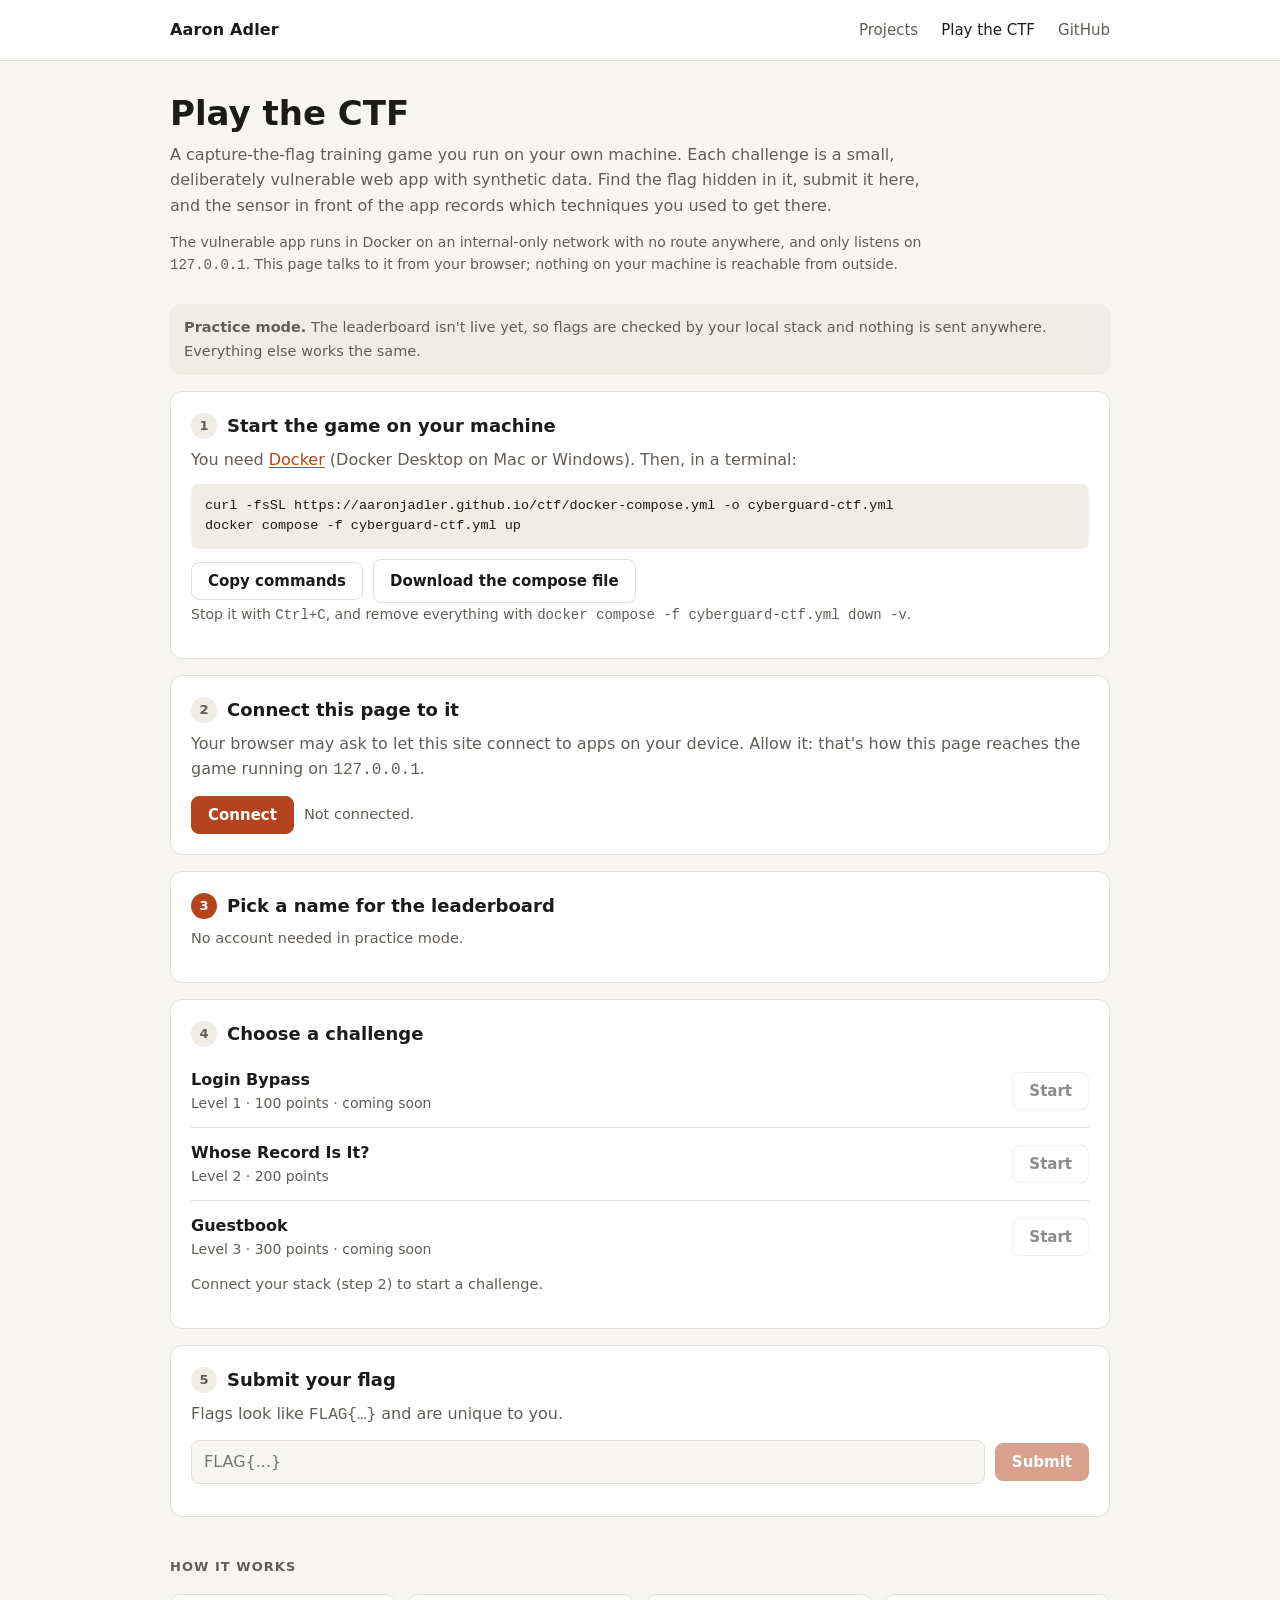
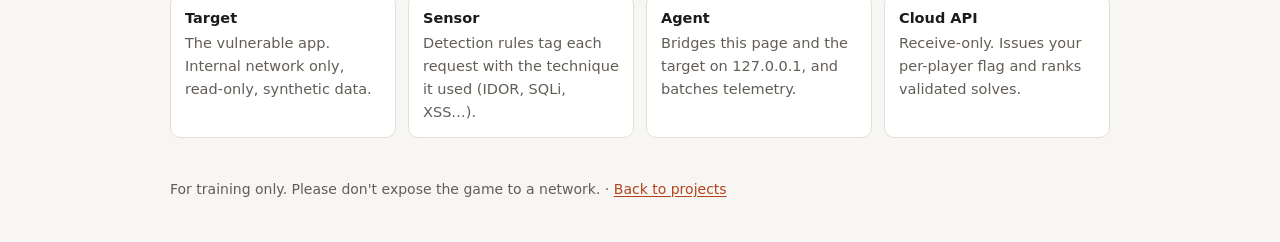
==== ctf/index.html @ 4d13e083 "Add the CTF lobby at /ctf/ and a homepage card The lobby connects to a player's local cyberguard sta" ====
<!doctype html>
<html lang="en">
<head>
<meta charset="utf-8">
<meta name="viewport" content="width=device-width, initial-scale=1">
<title>Play the CTF · Aaron Adler</title>
<meta name="description" content="A local-first capture-the-flag training game. Run the vulnerable target on your own machine, connect it here, find the flag, and land on the leaderboard.">
<link rel="stylesheet" href="../style.css">
<style>
  .steps { display: grid; gap: 16px; }
  .step { background: var(--surface); border: 1px solid var(--line); border-radius: 12px; padding: 20px; }
  .step h3 { margin: 0 0 6px; font-size: 18px; display: flex; gap: 10px; align-items: center; }
  .step h3 .n { display: inline-grid; place-items: center; width: 26px; height: 26px; border-radius: 999px;
    background: var(--chip); color: var(--muted); font-size: 13px; font-weight: 700; flex: none; }
  .step.done h3 .n { background: var(--accent); color: var(--accent-ink); }
  .step p { margin: 0 0 12px; color: var(--muted); }
  pre { background: var(--chip); border-radius: 8px; padding: 12px 14px; overflow-x: auto; margin: 0 0 10px;
    font: 13.5px/1.5 ui-monospace, SFMono-Regular, Menlo, Consolas, monospace; white-space: pre; }
  .row { display: flex; gap: 10px; flex-wrap: wrap; align-items: center; }
  input[type=text] { font: inherit; padding: 8px 12px; border: 1px solid var(--line); border-radius: 8px;
    background: var(--bg); color: var(--ink); min-width: 0; flex: 1 1 220px; }
  button.button { cursor: pointer; font-family: inherit; }
  button.button:disabled { opacity: .5; cursor: not-allowed; }
  .status { font-size: 14.5px; color: var(--muted); }
  .status.ok { color: #2f7d32; } .status.err { color: #b3261e; }
  @media (prefers-color-scheme: dark) { .status.ok { color: #7bc47f; } .status.err { color: #f2928a; } }
  .challenge { display: flex; justify-content: space-between; gap: 12px; align-items: center; flex-wrap: wrap;
    padding: 12px 0; border-bottom: 1px solid var(--line); }
  .challenge:last-child { border-bottom: 0; }
  .challenge .meta { color: var(--muted); font-size: 14px; }
  table { width: 100%; border-collapse: collapse; font-size: 15px; }
  th, td { text-align: left; padding: 8px 6px; border-bottom: 1px solid var(--line); }
  th { color: var(--muted); font-weight: 600; font-size: 13px; text-transform: uppercase; letter-spacing: .05em; }
  td.num, th.num { text-align: right; }
  .banner { background: var(--chip); border-radius: 10px; padding: 12px 14px; font-size: 14.5px; color: var(--muted); margin-bottom: 16px; }
  [hidden] { display: none !important; }
</style>
</head>
<body>
<header class="site">
  <div class="wrap">
    <a class="name" href="../">Aaron Adler</a>
    <nav>
      <a href="../">Projects</a>
      <a href="./" aria-current="page">Play the CTF</a>
      <a href="https://github.com/AaronJAdler">GitHub</a>
    </nav>
  </div>
</header>

<main class="wrap">
  <section class="map-intro">
    <h1>Play the CTF</h1>
    <p>A capture-the-flag training game you run on your own machine. Each challenge is a small,
      deliberately vulnerable web app with synthetic data. Find the flag hidden in it, submit it here,
      and the sensor in front of the app records which techniques you used to get there.</p>
    <p class="note">The vulnerable app runs in Docker on an internal-only network with no route
      anywhere, and only listens on <code>127.0.0.1</code>. This page talks to it from your browser;
      nothing on your machine is reachable from outside.</p>
  </section>

  <div id="practice-banner" class="banner" hidden>
    <b>Practice mode.</b> The leaderboard isn't live yet, so flags are checked by your local stack and
    nothing is sent anywhere. Everything else works the same.
  </div>

  <div class="steps">
    <section class="step" id="step-run">
      <h3><span class="n">1</span>Start the game on your machine</h3>
      <p>You need <a href="https://docs.docker.com/get-started/get-docker/">Docker</a> (Docker Desktop on
        Mac or Windows). Then, in a terminal:</p>
      <pre id="cmd">curl -fsSL https://aaronjadler.github.io/ctf/docker-compose.yml -o cyberguard-ctf.yml
docker compose -f cyberguard-ctf.yml up</pre>
      <div class="row">
        <button class="button" type="button" id="copy-cmd">Copy commands</button>
        <a class="button" href="docker-compose.yml" download="cyberguard-ctf.yml">Download the compose file</a>
      </div>
      <p class="note">Stop it with <code>Ctrl+C</code>, and remove everything with
        <code>docker compose -f cyberguard-ctf.yml down -v</code>.</p>
    </section>

    <section class="step" id="step-connect">
      <h3><span class="n">2</span>Connect this page to it</h3>
      <p>Your browser may ask to let this site connect to apps on your device. Allow it: that's how
        this page reaches the game running on <code>127.0.0.1</code>.</p>
      <div class="row">
        <button class="button primary" type="button" id="connect">Connect</button>
        <span class="status" id="connect-status" role="status">Not connected.</span>
      </div>
    </section>

    <section class="step" id="step-player">
      <h3><span class="n">3</span>Pick a name for the leaderboard</h3>
      <div id="player-form">
        <p>3–20 letters, digits, <code>_</code> or <code>-</code>. Don't use your real name; the board is public.</p>
        <div class="row">
          <label for="handle" hidden>Handle</label>
          <input type="text" id="handle" maxlength="20" autocomplete="nickname" placeholder="handle">
          <button class="button" type="button" id="register">Join</button>
        </div>
      </div>
      <p class="status" id="player-status" role="status"></p>
    </section>

    <section class="step" id="step-play">
      <h3><span class="n">4</span>Choose a challenge</h3>
      <div id="challenges"><p class="status">Loading challenges…</p></div>
      <p class="status" id="play-status" role="status"></p>
    </section>

    <section class="step" id="step-flag">
      <h3><span class="n">5</span>Submit your flag</h3>
      <p>Flags look like <code>FLAG{…}</code> and are unique to you.</p>
      <div class="row">
        <label for="flag" hidden>Flag</label>
        <input type="text" id="flag" autocomplete="off" spellcheck="false" placeholder="FLAG{...}">
        <button class="button primary" type="button" id="submit-flag" disabled>Submit</button>
      </div>
      <p class="status" id="flag-status" role="status"></p>
    </section>
  </div>

  <section id="board-section" hidden>
    <h2>Leaderboard</h2>
    <div class="experience" style="padding:8px 20px">
      <table>
        <thead><tr><th>#</th><th>Player</th><th class="num">Solved</th><th class="num">Points</th></tr></thead>
        <tbody id="board"><tr><td colspan="4" class="status">No solves yet.</td></tr></tbody>
      </table>
    </div>
  </section>

  <h2>How it works</h2>
  <div class="layers">
    <div><b>Target</b><span>The vulnerable app. Internal network only, read-only, synthetic data.</span></div>
    <div><b>Sensor</b><span>Detection rules tag each request with the technique it used (IDOR, SQLi, XSS…).</span></div>
    <div><b>Agent</b><span>Bridges this page and the target on 127.0.0.1, and batches telemetry.</span></div>
    <div><b>Cloud API</b><span>Receive-only. Issues your per-player flag and ranks validated solves.</span></div>
  </div>
</main>

<footer class="wrap">For training only. Please don't expose the game to a network. ·
  <a href="../">Back to projects</a></footer>

<script src="config.js"></script>
<script src="lobby.js"></script>
</body>
</html>
---- style.css ----
:root {
  --bg: #f7f6f3; --surface: #ffffff; --ink: #1c1b19; --muted: #625d57; --line: #e3dfd8;
  --accent: #b4441d; --accent-ink: #ffffff; --chip: #f0ece6;
  color-scheme: light;
}
@media (prefers-color-scheme: dark) {
  :root:not([data-theme="light"]) {
    --bg: #141312; --surface: #1d1c1a; --ink: #f1eee9; --muted: #a8a19a; --line: #33302c;
    --accent: #e0754a; --accent-ink: #141312; --chip: #2a2825;
    color-scheme: dark;
  }
}
* { box-sizing: border-box; }
html { -webkit-text-size-adjust: 100%; }
body {
  margin: 0; background: var(--bg); color: var(--ink);
  font: 16px/1.6 system-ui, -apple-system, "Segoe UI", Roboto, sans-serif;
}
a { color: var(--accent); text-underline-offset: 2px; }
a:hover { text-decoration-thickness: 2px; }
.wrap { max-width: 980px; margin: 0 auto; padding: 0 20px; }
header.site { border-bottom: 1px solid var(--line); background: var(--surface); }
header.site .wrap { display: flex; align-items: center; justify-content: space-between; gap: 16px;
  min-height: 60px; flex-wrap: wrap; }
header.site .name { font-weight: 700; color: var(--ink); text-decoration: none; letter-spacing: .01em; }
nav a { color: var(--muted); text-decoration: none; margin-left: 18px; font-size: 15px; }
nav a:first-child { margin-left: 0; }
nav a:hover, nav a[aria-current="page"] { color: var(--ink); }
.hero { padding: 56px 0 28px; }
.hero h1 { font-size: clamp(30px, 5vw, 44px); line-height: 1.15; margin: 0 0 12px; letter-spacing: -.01em; }
.hero p { color: var(--muted); max-width: 680px; margin: 0 0 18px; font-size: 18px; }
.links { display: flex; gap: 10px; flex-wrap: wrap; }
.button { display: inline-block; padding: 9px 16px; border-radius: 8px; text-decoration: none;
  border: 1px solid var(--line); background: var(--surface); color: var(--ink); font-weight: 600; font-size: 15px; }
.button.primary { background: var(--accent); border-color: var(--accent); color: var(--accent-ink); }
h2 { font-size: 13px; text-transform: uppercase; letter-spacing: .08em; color: var(--muted); margin: 40px 0 14px; }
.grid { display: grid; grid-template-columns: repeat(auto-fill, minmax(280px, 1fr)); gap: 16px; }
.card { background: var(--surface); border: 1px solid var(--line); border-radius: 12px; padding: 20px;
  display: flex; flex-direction: column; }
.card h3 { margin: 0 0 6px; font-size: 18px; }
.card p { margin: 0 0 14px; color: var(--muted); font-size: 15px; flex: 1; }
.tags { display: flex; flex-wrap: wrap; gap: 6px; margin-bottom: 14px; }
.tags span { background: var(--chip); border-radius: 999px; padding: 2px 10px; font-size: 12.5px; color: var(--muted); }
.card .actions { display: flex; gap: 14px; flex-wrap: wrap; font-size: 15px; font-weight: 600; }
.badge { font-size: 12px; font-weight: 700; color: var(--accent); text-transform: uppercase; letter-spacing: .06em;
  margin-bottom: 6px; }
.experience { background: var(--surface); border: 1px solid var(--line); border-radius: 12px; padding: 4px 20px; }
.job { padding: 16px 0; border-bottom: 1px solid var(--line); }
.job:last-child { border-bottom: 0; }
.job .role { font-weight: 700; }
.job .when { color: var(--muted); font-size: 14px; }
.job ul { margin: 8px 0 0; padding-left: 20px; color: var(--muted); font-size: 15px; }
footer.wrap { color: var(--muted); font-size: 14px; padding-top: 40px; padding-bottom: 48px; }
.map-intro { padding: 32px 0 16px; }
.map-intro h1 { margin: 0 0 8px; font-size: clamp(26px, 4vw, 34px); line-height: 1.2; }
.map-intro p { color: var(--muted); margin: 0 0 12px; max-width: 760px; }
.frame { border: 1px solid var(--line); border-radius: 12px; overflow: hidden; background: var(--surface); }
.frame iframe { display: block; width: 100%; height: min(78vh, 760px); border: 0; }
.layers { display: grid; grid-template-columns: repeat(auto-fit, minmax(170px, 1fr)); gap: 12px; margin-top: 16px; }
.layers div { background: var(--surface); border: 1px solid var(--line); border-radius: 10px; padding: 12px 14px; font-size: 14.5px; }
.layers b { display: block; margin-bottom: 2px; }
.layers span { color: var(--muted); }
.note { color: var(--muted); font-size: 14px; margin-top: 14px; }
@media (max-width: 560px) {
  nav a { margin-left: 12px; }
  .hero { padding-top: 36px; }
  .frame iframe { height: 70vh; }
}
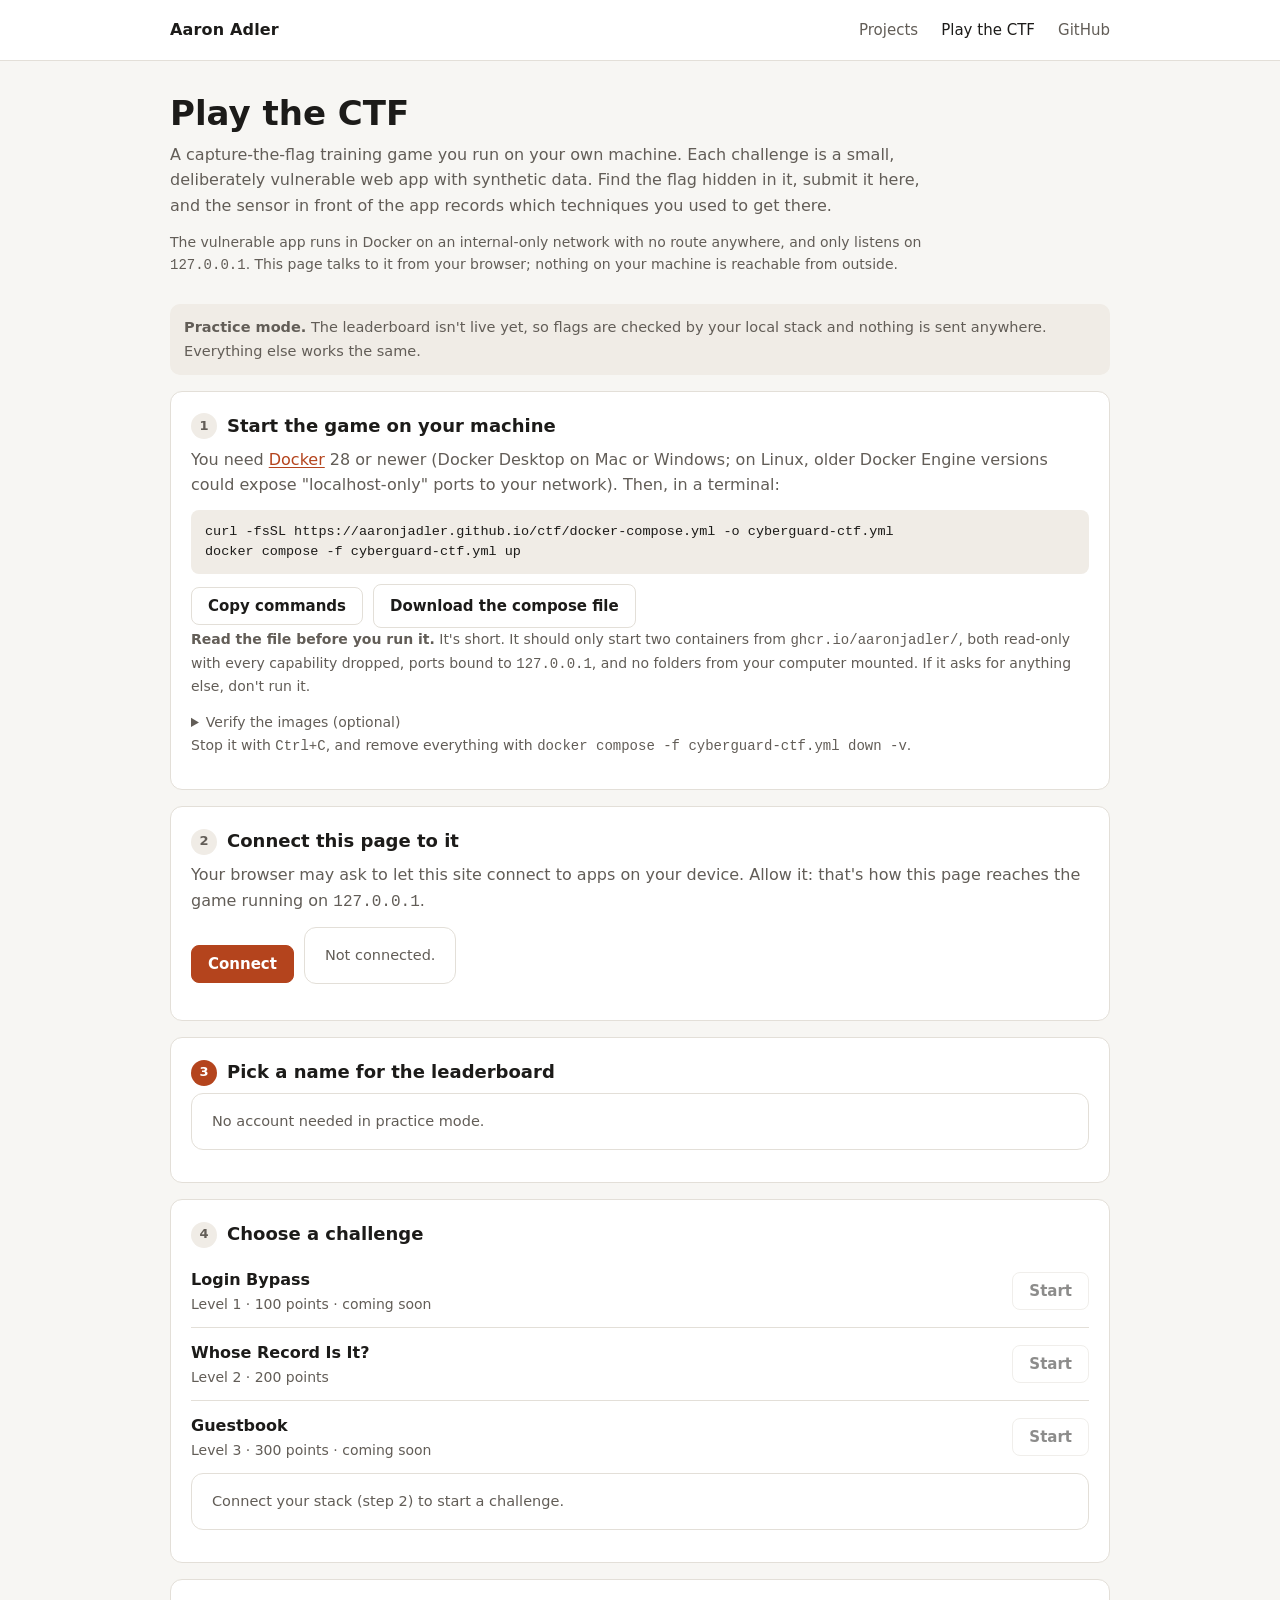
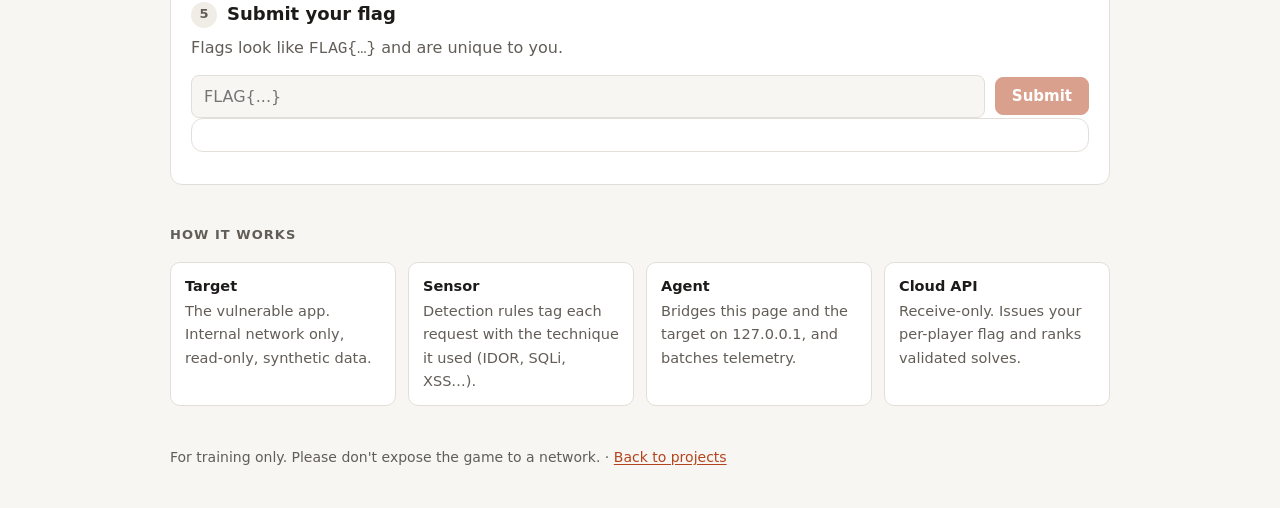
==== commit 6149d773: "Harden the CTF lobby and its compose file - Policy check in CI blocks compose changes that weaken th" ====
--- a/ctf/index.html
+++ b/ctf/index.html
@@ -5,6 +5,8 @@
 <meta name="viewport" content="width=device-width, initial-scale=1">
 <title>Play the CTF · Aaron Adler</title>
 <meta name="description" content="A local-first capture-the-flag training game. Run the vulnerable target on your own machine, connect it here, find the flag, and land on the leaderboard.">
+<meta http-equiv="Content-Security-Policy" content="default-src 'self'; script-src 'self'; style-src 'self' 'unsafe-inline'; connect-src 'self' http://127.0.0.1:8071 https:; img-src 'self'; base-uri 'none'; form-action 'none'">
+<meta name="referrer" content="no-referrer">
 <link rel="stylesheet" href="../style.css">
 <style>
   .steps { display: grid; gap: 16px; }
@@ -67,14 +69,29 @@
   <div class="steps">
     <section class="step" id="step-run">
       <h3><span class="n">1</span>Start the game on your machine</h3>
-      <p>You need <a href="https://docs.docker.com/get-started/get-docker/">Docker</a> (Docker Desktop on
-        Mac or Windows). Then, in a terminal:</p>
+      <p>You need <a href="https://docs.docker.com/get-started/get-docker/">Docker</a> 28 or newer (Docker
+        Desktop on Mac or Windows; on Linux, older Docker Engine versions could expose "localhost-only"
+        ports to your network). Then, in a terminal:</p>
       <pre id="cmd">curl -fsSL https://aaronjadler.github.io/ctf/docker-compose.yml -o cyberguard-ctf.yml
 docker compose -f cyberguard-ctf.yml up</pre>
       <div class="row">
         <button class="button" type="button" id="copy-cmd">Copy commands</button>
         <a class="button" href="docker-compose.yml" download="cyberguard-ctf.yml">Download the compose file</a>
       </div>
+      <p class="note"><b>Read the file before you run it.</b> It's short. It should only start two
+        containers from <code>ghcr.io/aaronjadler/</code>, both read-only with every capability dropped,
+        ports bound to <code>127.0.0.1</code>, and no folders from your computer mounted. If it asks for
+        anything else, don't run it.</p>
+      <details class="note">
+        <summary>Verify the images (optional)</summary>
+        <p>Each image is signed by the build workflow that made it. With
+          <a href="https://docs.sigstore.dev/cosign/system_config/installation/">cosign</a>:</p>
+        <pre>cosign verify ghcr.io/aaronjadler/cyberguard-agent:latest \
+  --certificate-identity-regexp '^https://github.com/AaronJAdler/cyberguard/\.github/workflows/images\.yml@' \
+  --certificate-oidc-issuer https://token.actions.githubusercontent.com</pre>
+        <p>Run it again with <code>cyberguard-target</code>. The compose file pins each image by digest,
+          so what you verify is what runs.</p>
+      </details>
       <p class="note">Stop it with <code>Ctrl+C</code>, and remove everything with
         <code>docker compose -f cyberguard-ctf.yml down -v</code>.</p>
     </section>
@@ -93,6 +110,12 @@
       <h3><span class="n">3</span>Pick a name for the leaderboard</h3>
       <div id="player-form">
         <p>3–20 letters, digits, <code>_</code> or <code>-</code>. Don't use your real name; the board is public.</p>
+        <p class="note"><b>What gets sent while you play:</b> your handle, a random player id, which
+          challenge you started, which challenge URLs you requested and the technique the sensor matched
+          (for example <code>idor</code>), and your flag submissions. Nothing else on your machine is read.
+          This is used for the leaderboard and to see how people solve each challenge. Want nothing sent?
+          Run the stack without <code>CLOUD_URL</code> for practice mode.</p>
+        <p class="row note"><label><input type="checkbox" id="consent"> I understand what's sent and want to play online.</label></p>
         <div class="row">
           <label for="handle" hidden>Handle</label>
           <input type="text" id="handle" maxlength="20" autocomplete="nickname" placeholder="handle">
--- a/style.css
+++ b/style.css
@@ -10,6 +10,20 @@
     color-scheme: dark;
   }
 }
+/* Chosen in Display settings: these override the system preference above. */
+:root[data-theme="dark"] {
+  --bg: #141312; --surface: #1d1c1a; --ink: #f1eee9; --muted: #a8a19a; --line: #33302c;
+  --accent: #e0754a; --accent-ink: #141312; --chip: #2a2825;
+  color-scheme: dark;
+}
+:root[data-contrast="more"] { --muted: #3a3733; --line: #8a847c; --ink: #000000; --chip: #e4ded5; }
+@media (prefers-color-scheme: dark) {
+  :root[data-contrast="more"]:not([data-theme="light"]) {
+    --muted: #d6d1ca; --line: #77716a; --ink: #ffffff; --chip: #3a3733; }
+}
+:root[data-theme="dark"][data-contrast="more"] { --muted: #d6d1ca; --line: #77716a; --ink: #ffffff; --chip: #3a3733; }
+:root[data-contrast="more"] .card, :root[data-contrast="more"] .experience,
+:root[data-contrast="more"] .button { border-width: 2px; }
 * { box-sizing: border-box; }
 html { -webkit-text-size-adjust: 100%; }
 body {
@@ -17,6 +31,19 @@
   font: 16px/1.6 system-ui, -apple-system, "Segoe UI", Roboto, sans-serif;
 }
 a { color: var(--accent); text-underline-offset: 2px; }
+a:focus-visible, .button:focus-visible, iframe:focus-visible {
+  outline: 3px solid var(--ink); outline-offset: 3px; border-radius: 6px; }
+.skip { position: absolute; left: -9999px; top: 8px; z-index: 20; background: var(--surface); color: var(--ink);
+  padding: 8px 14px; border-radius: 8px; border: 2px solid var(--ink); font-weight: 600; }
+.skip:focus { left: 12px; }
+.sr-only { position: absolute; width: 1px; height: 1px; padding: 0; margin: -1px; overflow: hidden;
+  clip: rect(0 0 0 0); white-space: nowrap; border: 0; }
+.skip-inline { display: inline-block; margin: 0 0 8px; font-size: 14px; }
+.prose { max-width: 760px; padding: 32px 0 8px; }
+.prose h1 { font-size: clamp(26px, 4vw, 34px); line-height: 1.2; margin: 0 0 12px; }
+.prose h2 { font-size: 18px; text-transform: none; letter-spacing: 0; color: var(--ink); margin: 28px 0 8px; }
+.prose p, .prose li { color: var(--muted); }
+@media (prefers-reduced-motion: reduce) { * { scroll-behavior: auto !important; transition: none !important; } }
 a:hover { text-decoration-thickness: 2px; }
 .wrap { max-width: 980px; margin: 0 auto; padding: 0 20px; }
 header.site { border-bottom: 1px solid var(--line); background: var(--surface); }
@@ -66,3 +93,39 @@
   .hero { padding-top: 36px; }
   .frame iframe { height: 70vh; }
 }
+
+/* Pipeline status (pipeline-status.js) and pipeline flow. Status is always spelled out, never color alone. */
+:root { --ok-ink: #1f6b3a; --ok-bg: #e3f1e7; --warn-ink: #7a4b00; --warn-bg: #f8ecd3; --bad-ink: #a12626; --bad-bg: #f8e1e1; }
+@media (prefers-color-scheme: dark) {
+  :root:not([data-theme="light"]) { --ok-ink: #8fd6a6; --ok-bg: #1f3326; --warn-ink: #f0c070; --warn-bg: #3a2e17; --bad-ink: #f19a9a; --bad-bg: #3d1f1f; }
+}
+:root[data-theme="dark"] { --ok-ink: #8fd6a6; --ok-bg: #1f3326; --warn-ink: #f0c070; --warn-bg: #3a2e17; --bad-ink: #f19a9a; --bad-bg: #3d1f1f; }
+.pill { display: inline-block; border-radius: 999px; padding: 1px 9px; font-size: 12.5px; font-weight: 700;
+  border: 1px solid currentColor; white-space: nowrap; }
+.pill.ok { color: var(--ok-ink); background: var(--ok-bg); }
+.pill.warn { color: var(--warn-ink); background: var(--warn-bg); }
+.pill.bad { color: var(--bad-ink); background: var(--bad-bg); }
+.status { background: var(--surface); border: 1px solid var(--line); border-radius: 12px; padding: 16px 20px; margin: 0 0 16px; }
+.status h2 { margin: 0 0 8px; }
+.status-head { margin: 0 0 12px; }
+.status-head code { font-size: 13px; color: var(--muted); }
+.status .scroll { overflow-x: auto; }
+.status table { border-collapse: collapse; width: 100%; font-size: 14px; }
+.status th, .status td { text-align: left; padding: 6px 12px 6px 0; border-bottom: 1px solid var(--line); vertical-align: top; }
+.status thead th { color: var(--muted); font-weight: 600; font-size: 13px; }
+.status .detail { display: block; color: var(--muted); font-weight: 400; font-size: 13.5px; }
+.status .n { text-align: right; font-variant-numeric: tabular-nums; }
+.status-stats { display: flex; flex-wrap: wrap; gap: 8px 24px; margin: 12px 0 0; }
+.status-stats div { display: flex; gap: 6px; align-items: baseline; }
+.status-stats dt { color: var(--muted); font-size: 14px; }
+.status-stats dd { margin: 0; font-weight: 700; font-variant-numeric: tabular-nums; }
+.status-links { font-size: 14px; margin: 12px 0 0; }
+.card .feed-line { flex: none; font-size: 14px; color: var(--muted); margin: -2px 0 12px; }
+.flow { list-style: none; counter-reset: step; padding: 0; margin: 0; display: grid;
+  grid-template-columns: repeat(auto-fit, minmax(170px, 1fr)); gap: 12px; }
+.flow li { counter-increment: step; background: var(--surface); border: 1px solid var(--line); border-radius: 10px;
+  padding: 12px 14px; font-size: 14.5px; }
+.flow li::before { content: counter(step); display: inline-grid; place-items: center; width: 22px; height: 22px;
+  border-radius: 50%; background: var(--chip); color: var(--ink); font-size: 12.5px; font-weight: 700; margin-right: 6px; }
+.flow b { display: inline; }
+.flow span { display: block; color: var(--muted); margin-top: 4px; }
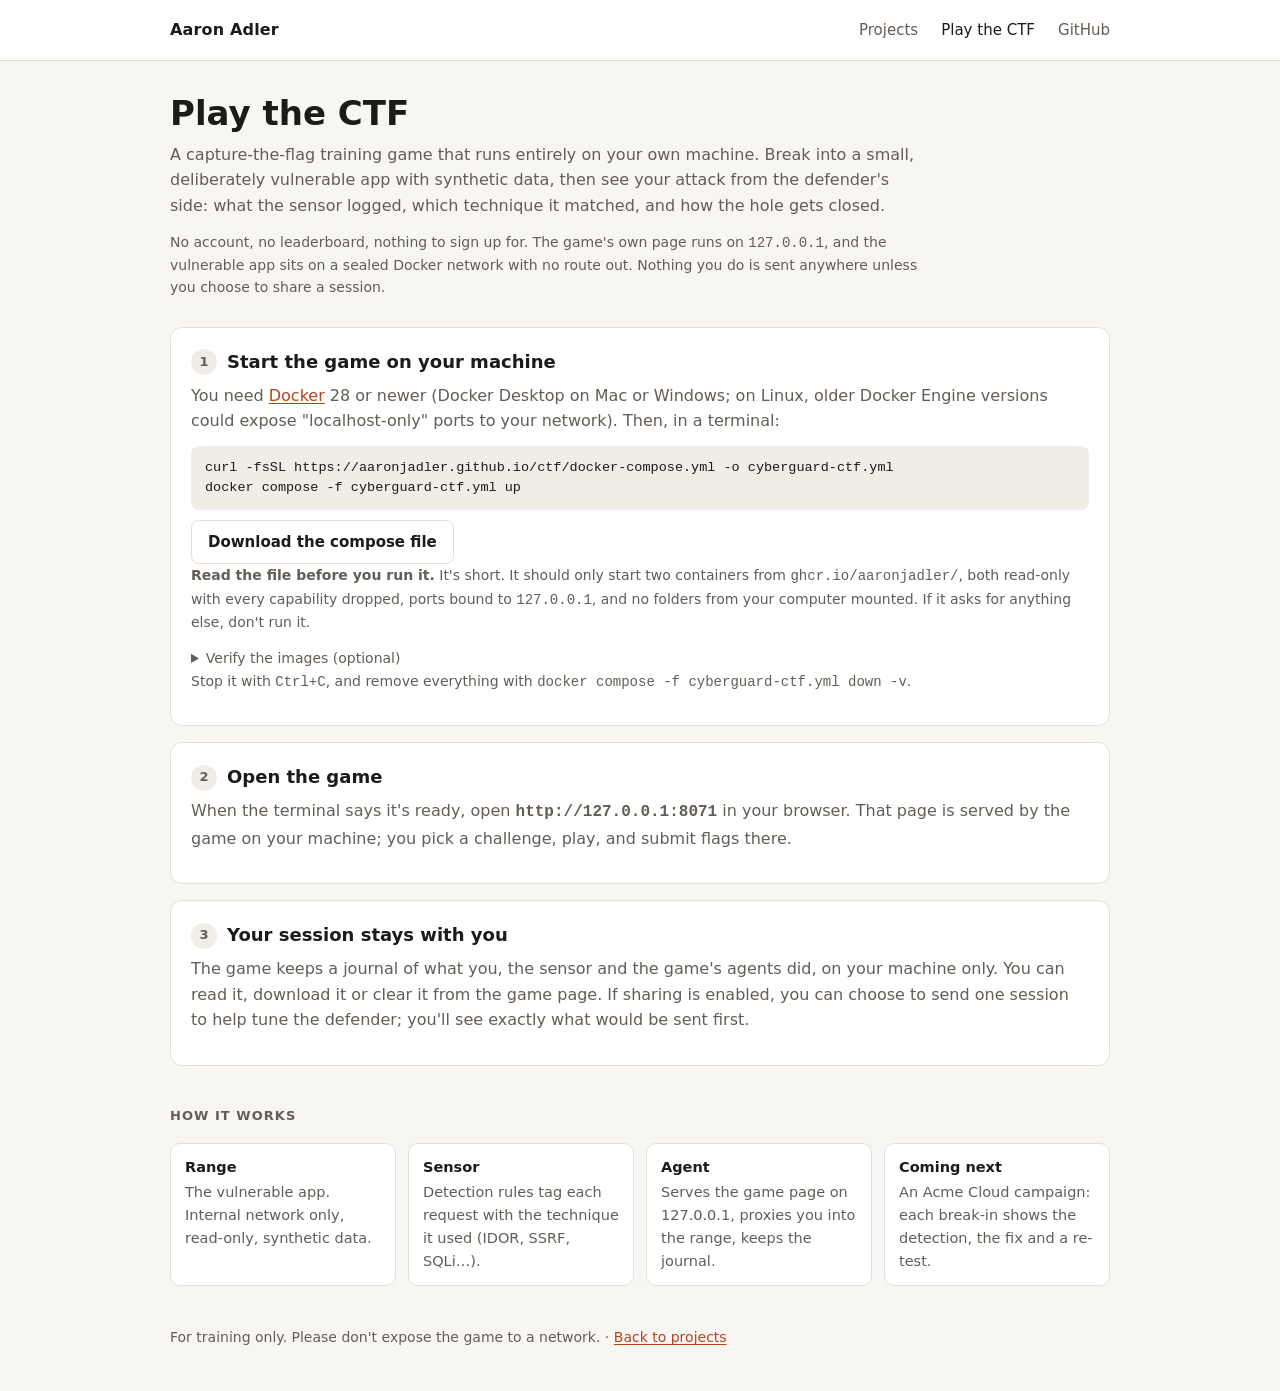
==== commit 758d90ed: "Make the CTF lobby a static page The game now runs entirely on the player's PC at 127.0.0.1:8071, so" ====
--- a/ctf/index.html
+++ b/ctf/index.html
@@ -4,8 +4,8 @@
 <meta charset="utf-8">
 <meta name="viewport" content="width=device-width, initial-scale=1">
 <title>Play the CTF · Aaron Adler</title>
-<meta name="description" content="A local-first capture-the-flag training game. Run the vulnerable target on your own machine, connect it here, find the flag, and land on the leaderboard.">
-<meta http-equiv="Content-Security-Policy" content="default-src 'self'; script-src 'self'; style-src 'self' 'unsafe-inline'; connect-src 'self' http://127.0.0.1:8071 https:; img-src 'self'; base-uri 'none'; form-action 'none'">
+<meta name="description" content="A purple-team training game that runs entirely on your own machine: break into a sealed practice environment, then see how it was detected and fixed.">
+<meta http-equiv="Content-Security-Policy" content="default-src 'self'; script-src 'none'; style-src 'self' 'unsafe-inline'; connect-src 'none'; img-src 'self'; base-uri 'none'; form-action 'none'">
 <meta name="referrer" content="no-referrer">
 <link rel="stylesheet" href="../style.css">
 <style>
@@ -53,18 +53,13 @@
 <main class="wrap">
   <section class="map-intro">
     <h1>Play the CTF</h1>
-    <p>A capture-the-flag training game you run on your own machine. Each challenge is a small,
-      deliberately vulnerable web app with synthetic data. Find the flag hidden in it, submit it here,
-      and the sensor in front of the app records which techniques you used to get there.</p>
-    <p class="note">The vulnerable app runs in Docker on an internal-only network with no route
-      anywhere, and only listens on <code>127.0.0.1</code>. This page talks to it from your browser;
-      nothing on your machine is reachable from outside.</p>
+    <p>A capture-the-flag training game that runs entirely on your own machine. Break into a small,
+      deliberately vulnerable app with synthetic data, then see your attack from the defender's side: what
+      the sensor logged, which technique it matched, and how the hole gets closed.</p>
+    <p class="note">No account, no leaderboard, nothing to sign up for. The game's own page runs on
+      <code>127.0.0.1</code>, and the vulnerable app sits on a sealed Docker network with no route out.
+      Nothing you do is sent anywhere unless you choose to share a session.</p>
   </section>
-
-  <div id="practice-banner" class="banner" hidden>
-    <b>Practice mode.</b> The leaderboard isn't live yet, so flags are checked by your local stack and
-    nothing is sent anywhere. Everything else works the same.
-  </div>
 
   <div class="steps">
     <section class="step" id="step-run">
@@ -75,7 +70,6 @@
       <pre id="cmd">curl -fsSL https://aaronjadler.github.io/ctf/docker-compose.yml -o cyberguard-ctf.yml
 docker compose -f cyberguard-ctf.yml up</pre>
       <div class="row">
-        <button class="button" type="button" id="copy-cmd">Copy commands</button>
         <a class="button" href="docker-compose.yml" download="cyberguard-ctf.yml">Download the compose file</a>
       </div>
       <p class="note"><b>Read the file before you run it.</b> It's short. It should only start two
@@ -96,76 +90,31 @@
         <code>docker compose -f cyberguard-ctf.yml down -v</code>.</p>
     </section>
 
-    <section class="step" id="step-connect">
-      <h3><span class="n">2</span>Connect this page to it</h3>
-      <p>Your browser may ask to let this site connect to apps on your device. Allow it: that's how
-        this page reaches the game running on <code>127.0.0.1</code>.</p>
-      <div class="row">
-        <button class="button primary" type="button" id="connect">Connect</button>
-        <span class="status" id="connect-status" role="status">Not connected.</span>
-      </div>
+    <section class="step">
+      <h3><span class="n">2</span>Open the game</h3>
+      <p>When the terminal says it's ready, open <b><code>http://127.0.0.1:8071</code></b> in your browser.
+        That page is served by the game on your machine; you pick a challenge, play, and submit flags there.</p>
     </section>
 
-    <section class="step" id="step-player">
-      <h3><span class="n">3</span>Pick a name for the leaderboard</h3>
-      <div id="player-form">
-        <p>3–20 letters, digits, <code>_</code> or <code>-</code>. Don't use your real name; the board is public.</p>
-        <p class="note"><b>What gets sent while you play:</b> your handle, a random player id, which
-          challenge you started, which challenge URLs you requested and the technique the sensor matched
-          (for example <code>idor</code>), and your flag submissions. Nothing else on your machine is read.
-          This is used for the leaderboard and to see how people solve each challenge. Want nothing sent?
-          Run the stack without <code>CLOUD_URL</code> for practice mode.</p>
-        <p class="row note"><label><input type="checkbox" id="consent"> I understand what's sent and want to play online.</label></p>
-        <div class="row">
-          <label for="handle" hidden>Handle</label>
-          <input type="text" id="handle" maxlength="20" autocomplete="nickname" placeholder="handle">
-          <button class="button" type="button" id="register">Join</button>
-        </div>
-      </div>
-      <p class="status" id="player-status" role="status"></p>
-    </section>
-
-    <section class="step" id="step-play">
-      <h3><span class="n">4</span>Choose a challenge</h3>
-      <div id="challenges"><p class="status">Loading challenges…</p></div>
-      <p class="status" id="play-status" role="status"></p>
-    </section>
-
-    <section class="step" id="step-flag">
-      <h3><span class="n">5</span>Submit your flag</h3>
-      <p>Flags look like <code>FLAG{…}</code> and are unique to you.</p>
-      <div class="row">
-        <label for="flag" hidden>Flag</label>
-        <input type="text" id="flag" autocomplete="off" spellcheck="false" placeholder="FLAG{...}">
-        <button class="button primary" type="button" id="submit-flag" disabled>Submit</button>
-      </div>
-      <p class="status" id="flag-status" role="status"></p>
+    <section class="step">
+      <h3><span class="n">3</span>Your session stays with you</h3>
+      <p>The game keeps a journal of what you, the sensor and the game's agents did, on your machine only.
+        You can read it, download it or clear it from the game page. If sharing is enabled, you can choose to
+        send one session to help tune the defender; you'll see exactly what would be sent first.</p>
     </section>
   </div>
 
-  <section id="board-section" hidden>
-    <h2>Leaderboard</h2>
-    <div class="experience" style="padding:8px 20px">
-      <table>
-        <thead><tr><th>#</th><th>Player</th><th class="num">Solved</th><th class="num">Points</th></tr></thead>
-        <tbody id="board"><tr><td colspan="4" class="status">No solves yet.</td></tr></tbody>
-      </table>
-    </div>
-  </section>
-
   <h2>How it works</h2>
   <div class="layers">
-    <div><b>Target</b><span>The vulnerable app. Internal network only, read-only, synthetic data.</span></div>
-    <div><b>Sensor</b><span>Detection rules tag each request with the technique it used (IDOR, SQLi, XSS…).</span></div>
-    <div><b>Agent</b><span>Bridges this page and the target on 127.0.0.1, and batches telemetry.</span></div>
-    <div><b>Cloud API</b><span>Receive-only. Issues your per-player flag and ranks validated solves.</span></div>
+    <div><b>Range</b><span>The vulnerable app. Internal network only, read-only, synthetic data.</span></div>
+    <div><b>Sensor</b><span>Detection rules tag each request with the technique it used (IDOR, SSRF, SQLi…).</span></div>
+    <div><b>Agent</b><span>Serves the game page on 127.0.0.1, proxies you into the range, keeps the journal.</span></div>
+    <div><b>Coming next</b><span>An Acme Cloud campaign: each break-in shows the detection, the fix and a re-test.</span></div>
   </div>
 </main>
 
 <footer class="wrap">For training only. Please don't expose the game to a network. ·
   <a href="../">Back to projects</a></footer>
 
-<script src="config.js"></script>
-<script src="lobby.js"></script>
 </body>
 </html>
